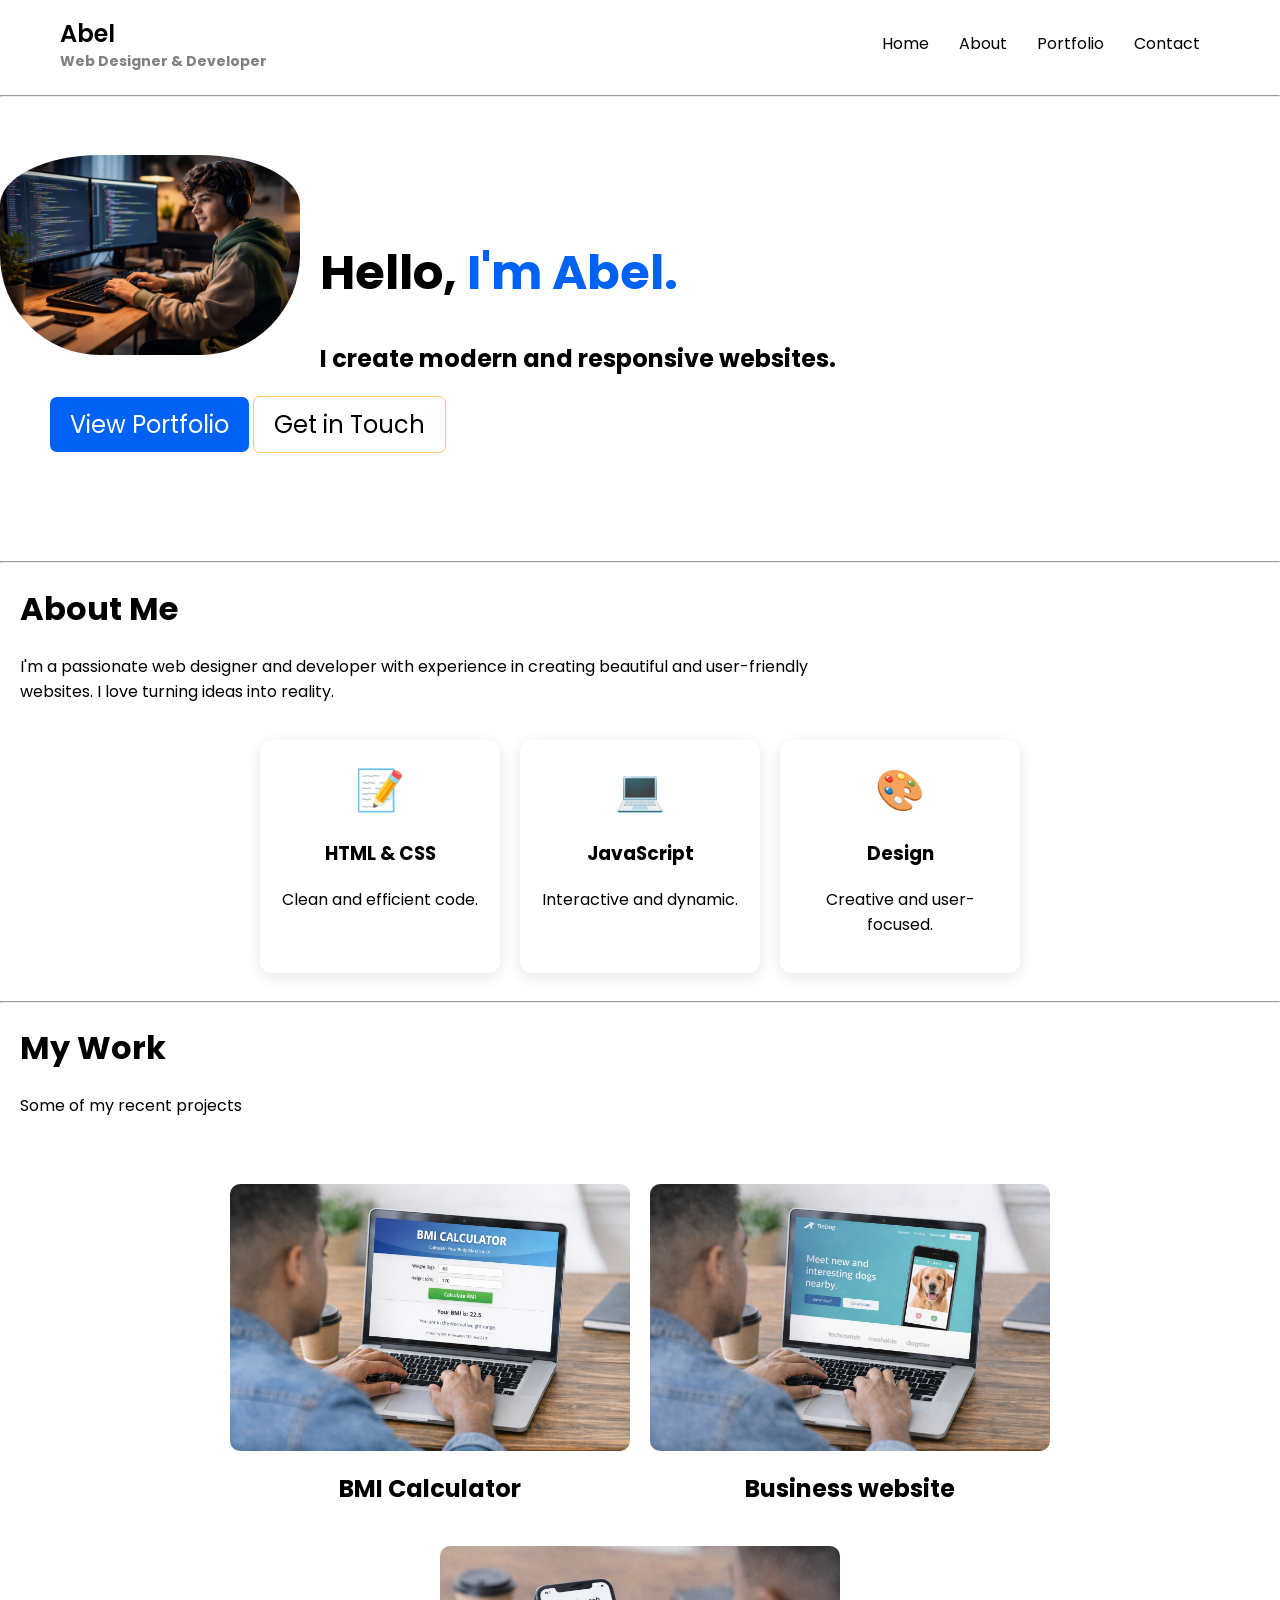
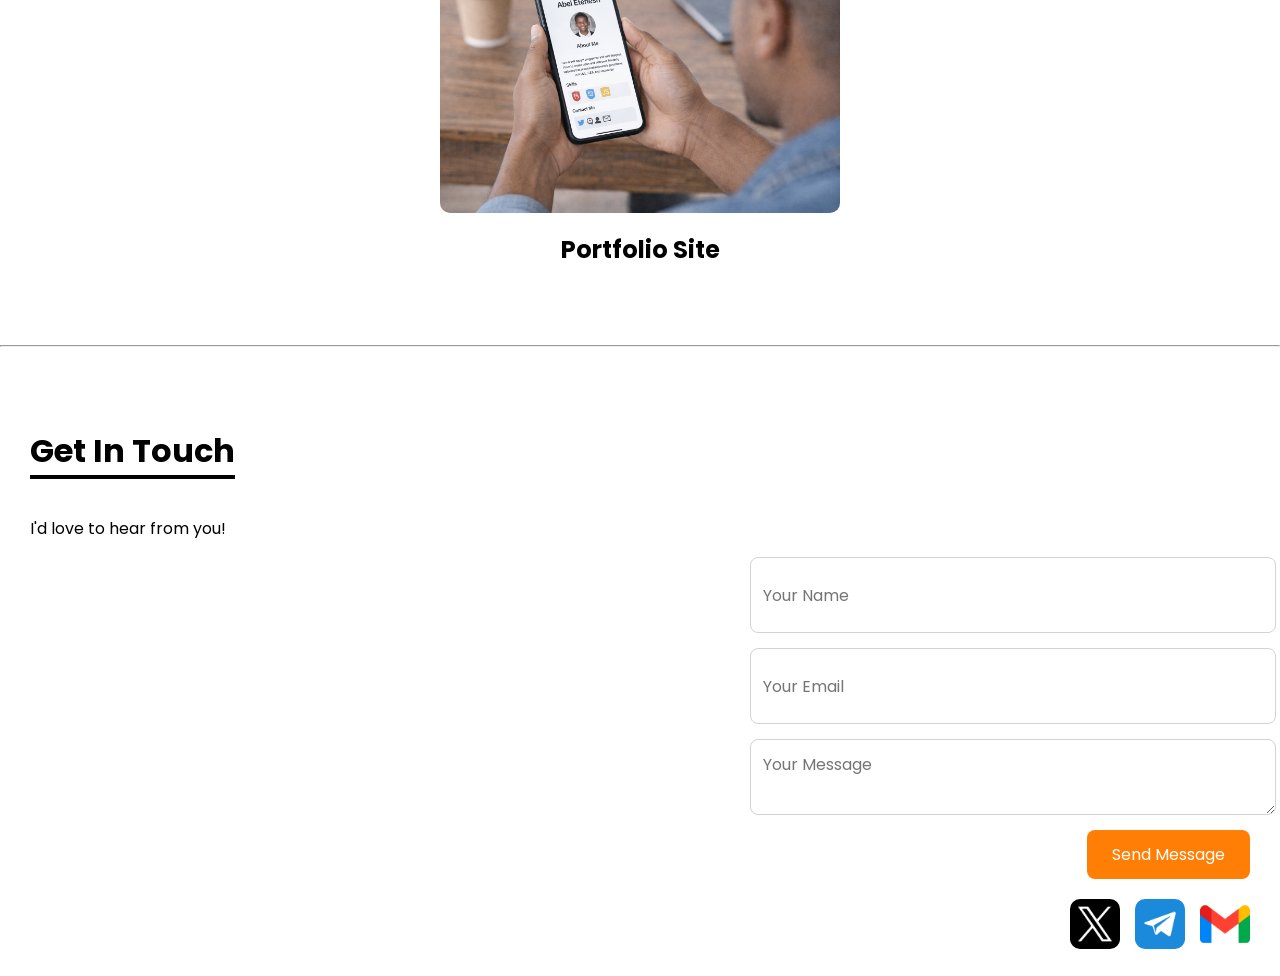
==== Profilo/index.html @ 004eec82 "Add files via upload" ====
<!DOCTYPE html>
<html lang="en">
<head>
    <meta charset="UTF-8">
    <meta name="viewport" content="width=device-width, initial-scale=1.0">
    <title>Abel's Tech</title>
    <link rel="stylesheet" href="styles.css">
    <link href="https://fonts.googleapis.com/css2?family=Roboto:wght@300;400;700&family=Sacramento&family=Poppins:wght@300;400;600&family=Montserrat:wght@300;400;600&family=Open+Sans:wght@300;400;600&display=swap" rel="stylesheet">
    <link rel="icon" href="images/favicon (1).ico" type="image/x-icon">
</head>
<body>
    <nav class="navbar">
        <div class="title">
            <h1 class="name">Abel</h1>
            <h2 class="career">Web Designer & Developer</h2>
        </div>
        <ul class="nav-links">
            <li><a href="">Home</a></li>
            <li><a href="">About</a></li>
            <li><a href="">Portfolio</a></li>
            <li><a href="">Contact</a></li>   
        </ul>
    </nav>
    <hr>

    <img class="coder" src="images/coder.png" alt="Coder">

    <div class="home">
        <h1 class="intro">Hello, <span>I'm Abel. </span></h1>
        <h2>I create modern and responsive websites.</h2>
        <button class="btn1">View Portfolio</button>
        <button class="btn2">Get in Touch</button>
    </div>
    <hr>

    <div class="middle">
        <h1 class="about">About Me</h1>
        <p class="describe">I'm a passionate web designer and developer with experience in creating beautiful and user-friendly 
        <br>websites. I love turning ideas into reality.</p>
    </div>

    <div class="card-container">
        <div class="card">
            <div class="icon">📝</div>
            <h3>HTML & CSS</h3>
            <p>Clean and efficient code.</p>
        </div>
        <div class="card">
            <div class="icon">💻</div>
            <h3>JavaScript</h3>
            <p>Interactive and dynamic.</p>
        </div>
        <div class="card">
            <div class="icon">🎨</div>
            <h3>Design</h3>
            <p>Creative and user-focused.</p>
        </div>
    </div>
    <hr>

    <div class="middle2">
        <div class="min">
            <h1 class="Work">My Work</h1>
            <p>Some of my recent projects</p>
        </div>
        <div class="img">
            <div class="img-card">
                <img src="images/bmi.png" class="BMI" alt="">
                <h2>BMI Calculator</h2>
            </div>
            <div class="img-card">
                <img src="images/tin.png" class="tindog" alt="">
                <h2>Business website</h2>
            </div>
            <div class="img-card">
                <img src="images/me.png" class="personal" alt="">
                <h2>Portfolio Site</h2>
            </div>
        </div>
    </div>
    <hr>

    <!-- Contact Section -->
    <div class="end">
        <h1 class="end-h1">Get In Touch</h1>
        <p class="end-p">I'd love to hear from you!</p>

        <div class="contact-form">
            <input type="text" id="name" placeholder="Your Name">
            <input type="email" id="email" placeholder="Your Email">
            <textarea id="message" placeholder="Your Message"></textarea>
            <button class="end-btn" onclick="sendEmail()">Send Message</button>
        </div>

        <div class="contact-footer">
            <div class="end-img">
        <a href="https://x.com/AEtenesh" target="_blank">
            <img class="tweet" src="images/twitter.png" alt="X / Twitter">
        </a>
        <a href="https://t.me/abeltech" target="_blank">
            <img class="tele" src="images/telegram.png" alt="Telegram">
        </a>
                <a href="mailto:abeletenesh0000@gmail.com">
            <img class="gmail" src="images/gmail.png" alt="Gmail">
        </a>

    </div>

        </div>
    </div>

    <!-- JS for email -->
    <script>
        function sendEmail() {
            const name = document.getElementById("name").value.trim();
            const email = document.getElementById("email").value.trim();
            const message = document.getElementById("message").value.trim();

            if (!name || !email || !message) {
                alert("Please fill in all fields!");
                return;
            }

            const emailPattern = /^[^ ]+@[^ ]+\.[a-z]{2,3}$/;
            if (!emailPattern.test(email)) {
                alert("Please enter a valid email address!");
                return;
            }

            const subject = encodeURIComponent(`Message from ${name}`);
            const body = encodeURIComponent(`Name: ${name}\nEmail: ${email}\n\n${message}`);
            const mailtoLink = `mailto:abeletenesh0000@gmail.com?subject=${subject}&body=${body}`;

            window.location.href = mailtoLink;
        }
    </script>
</body>
</html>
---- Profilo/styles.css ----
body {
    font-family: 'Poppins', sans-serif;
    margin: 0;
    padding: 0;
}



/* Coder Image */
.coder {
    width: 300px;        /* smaller fixed width */
    max-width: 80%;      /* never exceed 80% of parent container */
    height: auto;        /* maintain aspect ratio */
    border-radius: 100px;
    margin-right: 20px;
    float: left;         /* keep it on the left */
    padding-top: 50px;
}

/* Mobile adjustments */
@media screen and (max-width: 768px) {
    .coder {
        position: static;
        width: 60%;      /* scale down on tablet/mobile */
        margin: 20px auto; /* center horizontally */
        float: none;
        padding-top: 0;
    }
}

@media screen and (max-width: 480px) {
    .coder {
        width: 80%;       /* smaller on small mobile screens */
    }
}






/* Add a container class for consistent padding */
.container {
    width: 90%;           /* take up 90% of screen width */
    max-width: 1200px;    /* prevent it from being too wide on large screens */
    margin: 0 auto;       /* center horizontally */
    padding: 0 20px;      /* horizontal spacing */
}

/* Optional: add some spacing to sections */
.home, .middle, .middle2, .end {
    padding-left: 20px;
    padding-right: 20px;
}




/* Navbar */
.navbar {
    display: flex;
    justify-content: space-between;
    align-items: center;
    padding: 15px 60px;
    flex-wrap: wrap;
}
.name { font-size: 24px; font-weight: 600; margin: 0; }
.career { color: gray; font-size: 14px; margin: 0; }
.nav-links { list-style: none; display: flex; gap: 30px; padding: 0 20px; }
.nav-links a { text-decoration: none; color: black; position: relative; transition: 0.3s; }
.nav-links a::after { content: ""; position: absolute; width: 0%; height: 2px; background: rgb(0, 98, 245); left: 0; bottom: -5px; transition: 0.3s; }
.nav-links a:hover::after { width: 100%; }
.nav-links a:hover { color: rgb(0, 98, 245); }

/* Home Section */
.title { display: flex; flex-direction: column; }
span { color: rgb(0, 98, 245); font-size: 3rem; }
.intro { font-size: 3rem; }
.home { padding: 100px 50px; }
button { padding: 10px 20px; border-radius: 7px; font-size: 1.5rem; font-family: 'Poppins', sans-serif; }
.btn1 { background-color: rgb(0, 98, 245); color: #fff; border: none; }
.btn2 { background-color: #fff; border: 1px solid rgb(255,198,93); }
.btn2:hover { background-color: orange; cursor: pointer; }

/* Cards */
.card-container { display: flex; gap: 20px; justify-content: center; flex-wrap: wrap; padding: 20px; }
.card { background-color: #fff; border-radius: 12px; box-shadow: 0 4px 15px rgba(0,0,0,0.1); padding: 20px; width: 200px; text-align: center; transition: transform 0.3s, box-shadow 0.3s; cursor: pointer; }
.card:hover { transform: translateY(-5px); box-shadow: 0 8px 20px rgba(0,0,0,0.2); }
.card .icon { font-size: 2.5rem; margin-bottom: 10px; }

/* Middle Work Section */
.img { display: flex; gap: 20px; justify-content: center; flex-wrap: wrap; padding: 50px 10px; }
.img-card { display: flex; flex-direction: column; align-items: center; cursor: pointer; transition: transform 0.3s; }
.img-card img { width: 400px; height: auto; border-radius: 10px; transition: transform 0.3s, box-shadow 0.3s; }
.img-card:hover img { transform: scale(1.05); box-shadow: 0 8px 20px rgba(0,0,0,0.2); }

/* Contact Section */
.end { padding: 50px 30px 20px; }
.end-h1 { display: inline-block; border-bottom: 4px solid; border-image: linear-gradient(to right, rgb(0, 98, 245)) 1; }
.contact-form { width: 100%; max-width: 500px; display: flex; flex-direction: column; gap: 15px; margin-left: auto; margin-right: 0; }
.contact-form input, .contact-form textarea { width: 100%; padding: 12px; font-size: 16px; border-radius: 8px; border: 1px solid lightgray; font-family: 'Poppins', sans-serif; resize: vertical; min-height: 50px; }
.contact-form input:focus, .contact-form textarea:focus { outline: none; border: 1px solid rgb(0,98,245); box-shadow: 0 0 5px rgba(0,98,245,0.5); }

/* Footer Icons & Button */
.contact-footer { display: flex; flex-direction: column; align-items: flex-end; gap: 15px; margin-top: 20px; }
.end-img { display: flex; gap: 15px; }
.end-img img { width: 50px; height: 50px; border-radius: 10px; transition: transform 0.3s; }
.end-img img:hover { transform: scale(1.1); cursor: pointer; }
.end-btn { background-color: rgb(255,126,6); border: none; color: #fff; align-self: flex-end; padding: 12px 25px; border-radius: 8px; font-size: 16px; transition: background 0.3s, transform 0.3s; }
.end-btn:hover { background-color: rgb(255,100,0); transform: scale(1.05); cursor: pointer; }

/* Responsive */
@media screen and (max-width: 768px) {
    .navbar { flex-direction: column; align-items: flex-start; padding: 15px 20px; }
    .nav-links { flex-direction: column; gap: 15px; width: 100%; }
    .home { padding: 50px 20px; }
    .intro { font-size: 2rem; }
    span { font-size: 2.5rem; }
    button { font-size: 1.2rem; padding: 8px 16px; }
    .coder { position: static; width: 100%; margin: 20px 0; text-align: center; padding-top: 0; }
    .img { flex-direction: column; align-items: center; }
    .img-card img { width: 80%; }
    .contact-footer { align-items: center; }
}
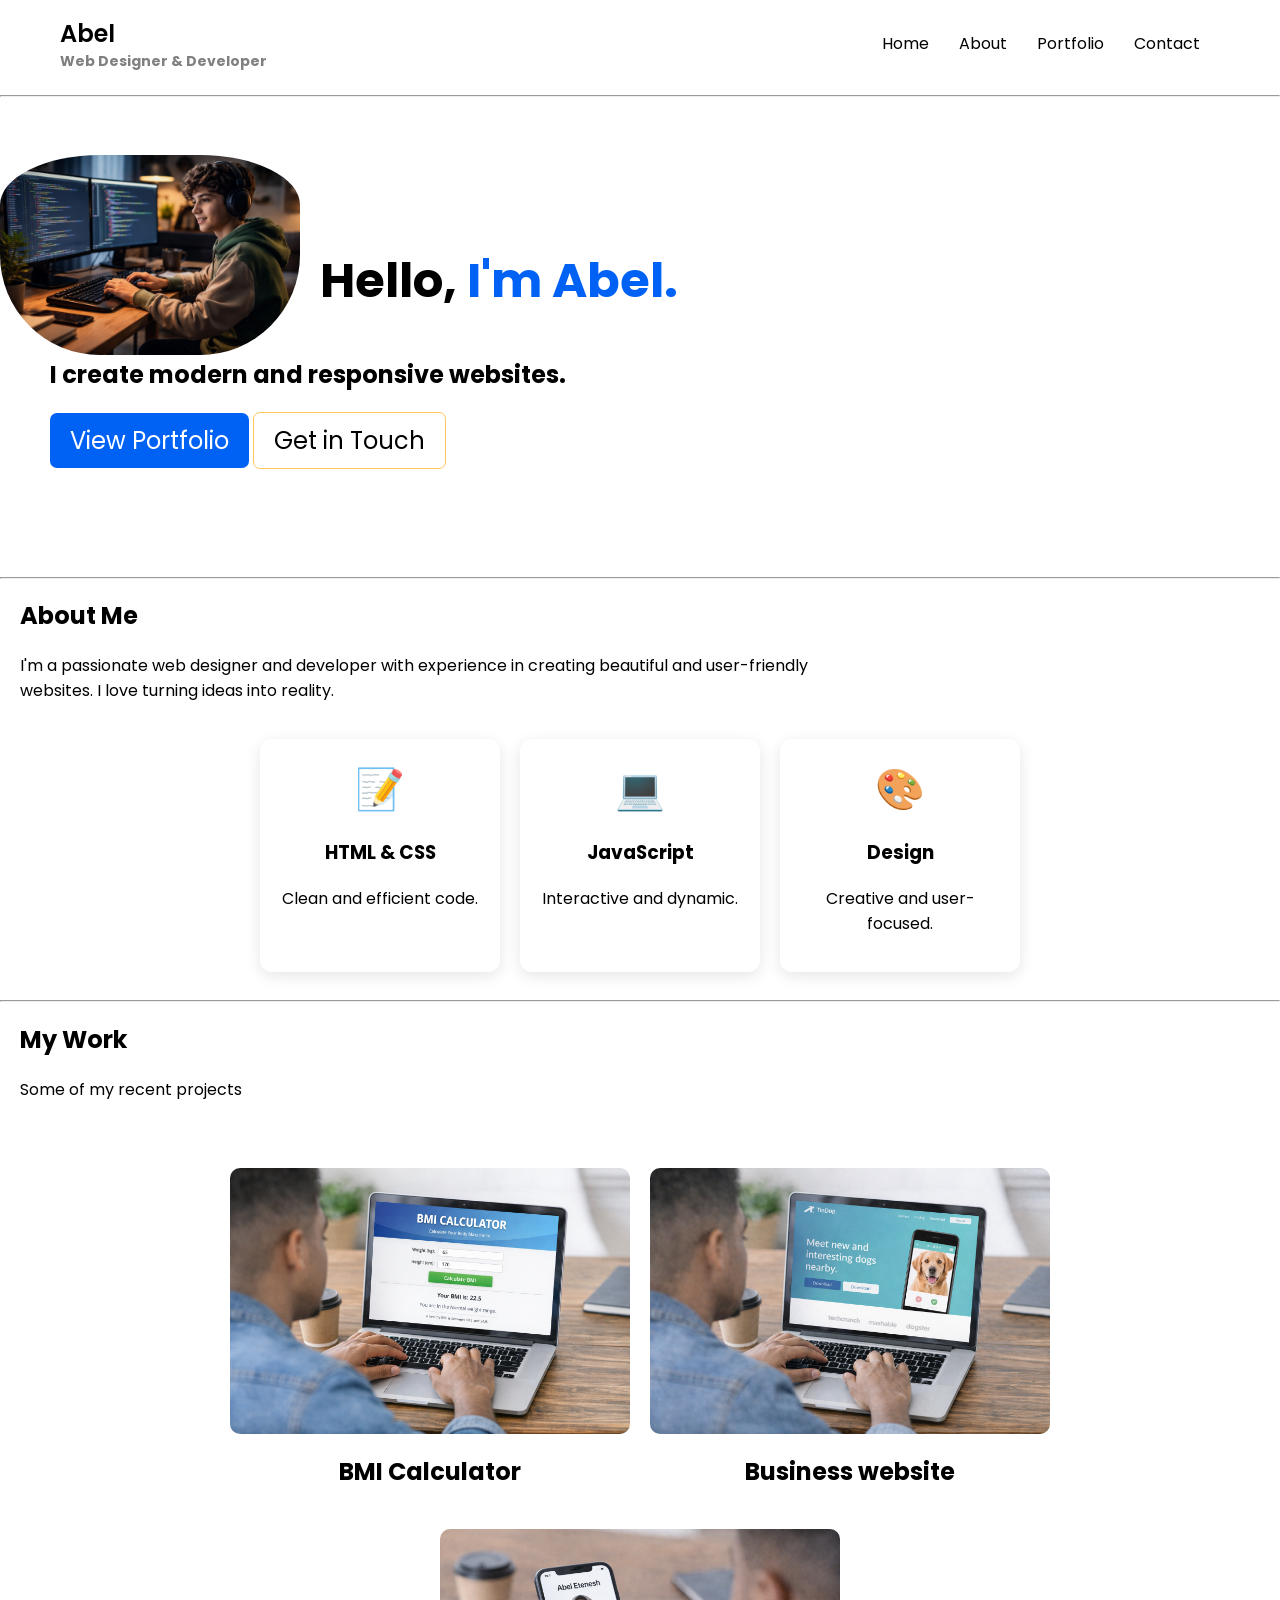
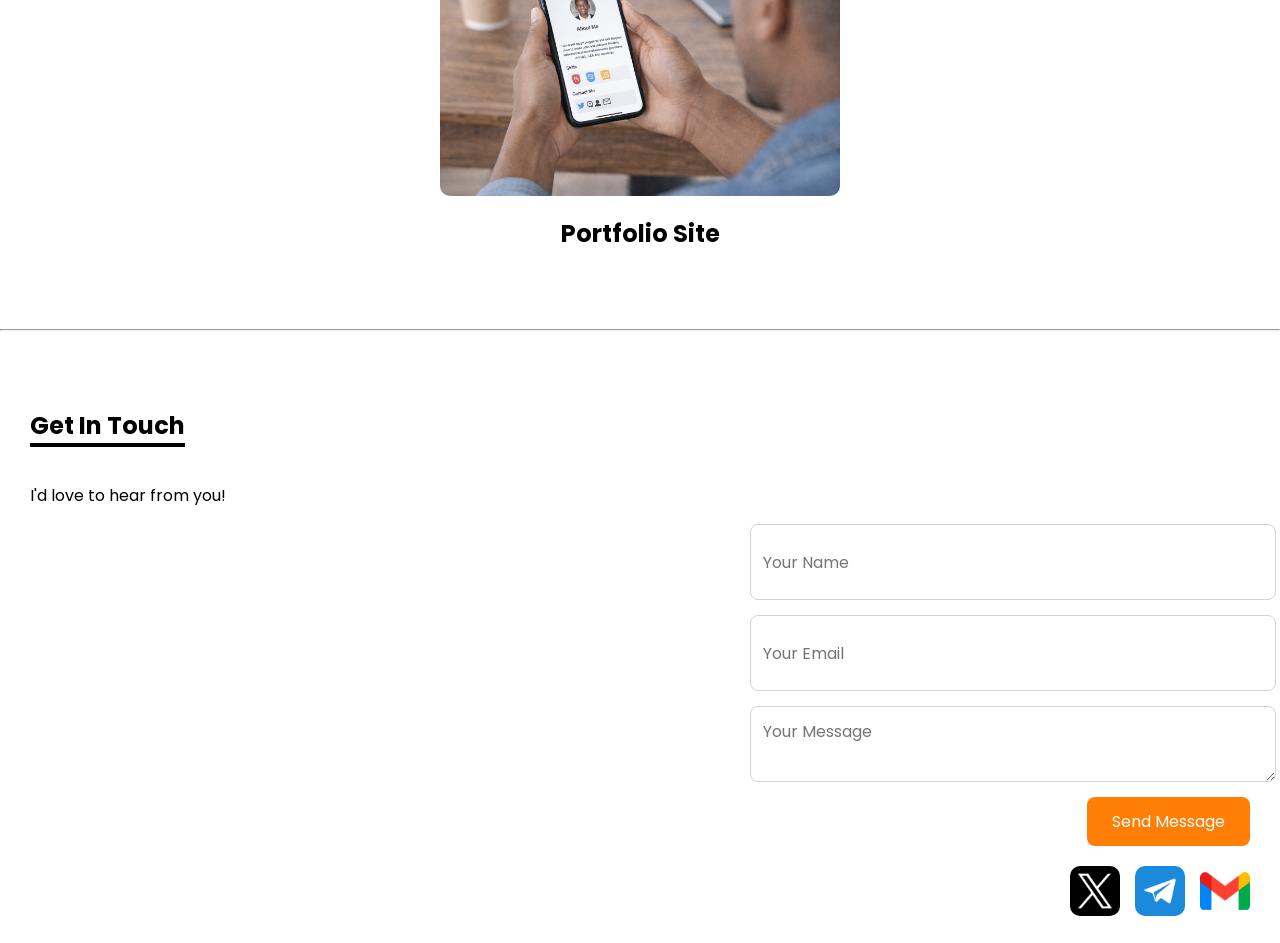
==== commit a4fa7603: "Update index.html" ====
--- a/Profilo/index.html
+++ b/Profilo/index.html
@@ -15,14 +15,14 @@
             <h2 class="career">Web Designer & Developer</h2>
         </div>
         <ul class="nav-links">
-            <li><a href="">Home</a></li>
-            <li><a href="">About</a></li>
-            <li><a href="">Portfolio</a></li>
-            <li><a href="">Contact</a></li>   
+            <li><a href="#home">Home</a></li>
+            <li><a href="#about">About</a></li>
+            <li><a href="#Portfolio">Portfolio</a></li>
+            <li><a href="#contact">Contact</a></li>   
         </ul>
     </nav>
     <hr>
-
+<section id="home">
     <img class="coder" src="images/coder.png" alt="Coder">
 
     <div class="home">
@@ -31,8 +31,9 @@
         <button class="btn1">View Portfolio</button>
         <button class="btn2">Get in Touch</button>
     </div>
+    </section>
     <hr>
-
+<section id="about">
     <div class="middle">
         <h1 class="about">About Me</h1>
         <p class="describe">I'm a passionate web designer and developer with experience in creating beautiful and user-friendly 
@@ -56,8 +57,9 @@
             <p>Creative and user-focused.</p>
         </div>
     </div>
+</section>
     <hr>
-
+<section id ="Portfolio">
     <div class="middle2">
         <div class="min">
             <h1 class="Work">My Work</h1>
@@ -79,8 +81,9 @@
         </div>
     </div>
     <hr>
-
+</section>
     <!-- Contact Section -->
+    <section id="contact">
     <div class="end">
         <h1 class="end-h1">Get In Touch</h1>
         <p class="end-p">I'd love to hear from you!</p>
@@ -108,6 +111,7 @@
 
         </div>
     </div>
+    </section>
 
     <!-- JS for email -->
     <script>
@@ -135,4 +139,4 @@
         }
     </script>
 </body>
-</html>+</html>
